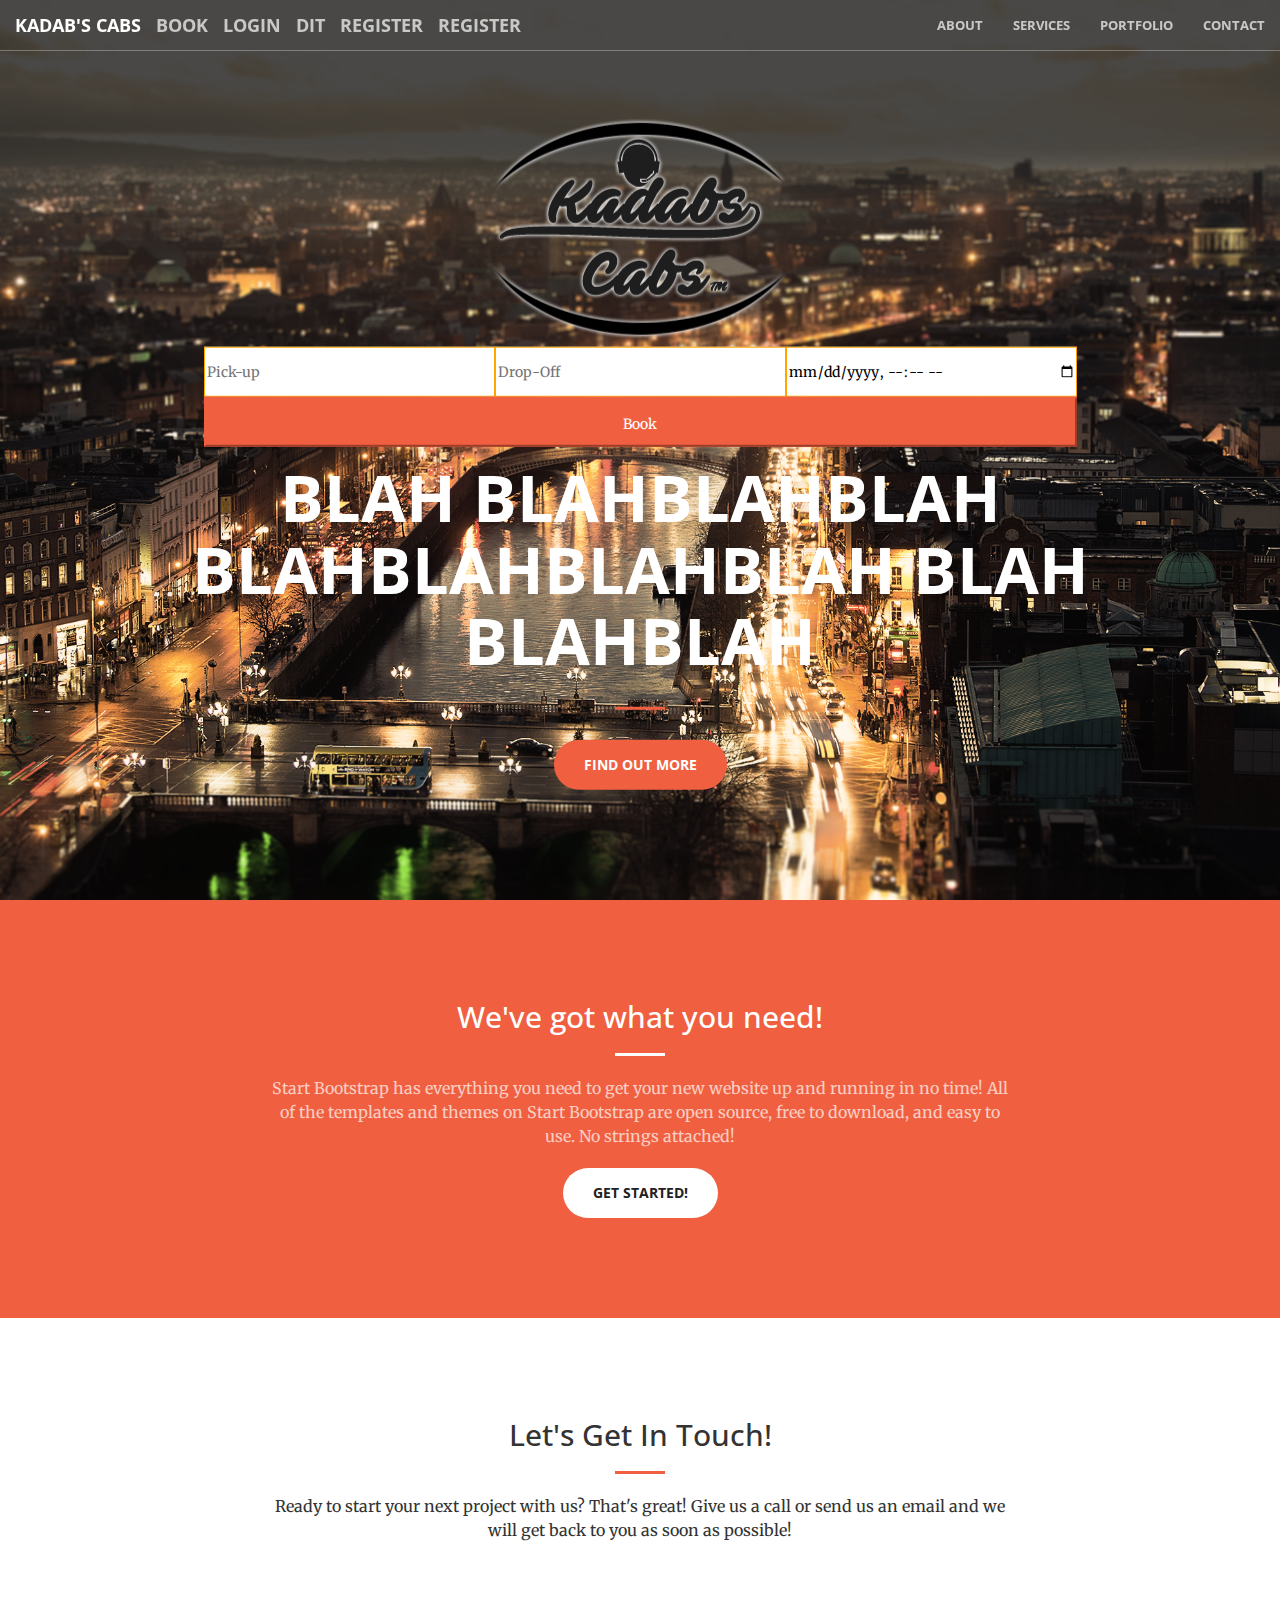
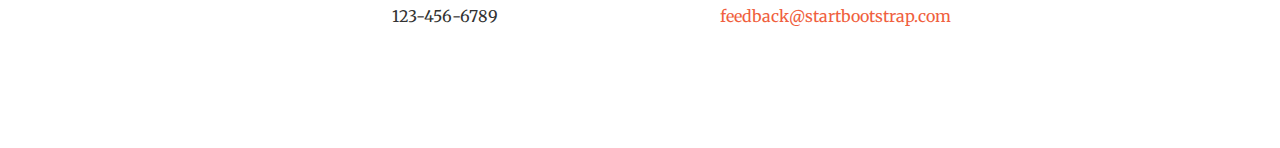
==== index.html @ 0b072155 "added index.html" ====
<!DOCTYPE html>
<html lang="en">

<head>

    <meta charset="utf-8">
    <meta http-equiv="X-UA-Compatible" content="IE=edge">
    <meta name="viewport" content="width=device-width, initial-scale=1">
    <meta name="description" content="">
    <meta name="author" content="">

    <title>Creative - Start Bootstrap Theme</title>

    <!-- Bootstrap Core CSS -->
    <link rel="stylesheet" href="css/bootstrap.min.css" type="text/css">

    <!-- Custom Fonts -->
    <link href='https://fonts.googleapis.com/css?family=Open+Sans:300italic,400italic,600italic,700italic,800italic,400,300,600,700,800' rel='stylesheet' type='text/css'>
    <link href='https://fonts.googleapis.com/css?family=Merriweather:400,300,300italic,400italic,700,700italic,900,900italic' rel='stylesheet' type='text/css'>
    <link rel="stylesheet" href="font-awesome/css/font-awesome.min.css" type="text/css">

    <!-- Plugin CSS -->
    <link rel="stylesheet" href="css/animate.min.css" type="text/css">

    <!-- Custom CSS -->
    <link rel="stylesheet" href="css/creative.css" type="text/css">

    <!-- HTML5 Shim and Respond.js IE8 support of HTML5 elements and media queries -->
    <!-- WARNING: Respond.js doesn't work if you view the page via file:// -->
    <!--[if lt IE 9]>
        <script src="https://oss.maxcdn.com/libs/html5shiv/3.7.0/html5shiv.js"></script>
        <script src="https://oss.maxcdn.com/libs/respond.js/1.4.2/respond.min.js"></script>
    <![endif]-->

</head>

<body id="page-top">

    <nav id="mainNav" class="navbar navbar-default navbar-fixed-top">
        <div class="container-fluid">
            <!-- Brand and toggle get grouped for better mobile display -->
            <div class="navbar-header">
                <button type="button" class="navbar-toggle collapsed" data-toggle="collapse" data-target="#bs-example-navbar-collapse-1">
                    <span class="sr-only"> Toggle navigation</span>
                    <span class="icon-bar"></span>
                    <span class="icon-bar"></span>
                    <span class="icon-bar"></span>
                </button>
                <a class="navbar-brand page-scroll" href="#page-top">Kadab's Cabs</a>
                <a class="navbar-brand" href="#">Book</a>
                <a class="navbar-brand" href="login.php">Login</a>
                <a class="navbar-brand" href="#">DIT</a>
                <a class="navbar-brand" href="CustomerRegister.php">Register</a>
                <a class="navbar-brand" href="#">Register</a>

            </div>

            <!-- Collect the nav links, forms, and other content for toggling -->
            <div class="collapse navbar-collapse" id="bs-example-navbar-collapse-1">
                <ul class="nav navbar-nav navbar-right">
                    <li>
                        <a class="page-scroll" href="about.php">About</a>
                    </li>
                    <li>
                        <a class="page-scroll" href="#services">Services</a>
                    </li>
                    <li>
                        <a class="page-scroll" href="#portfolio">Portfolio</a>
                    </li>
                    <li>
                        <a class="page-scroll" href="#contact.php">Contact</a>
                    </li>
                </ul>
            </div>
            <!-- /.navbar-collapse -->
        </div>
        <!-- /.container-fluid -->
    </nav>

    <header>
        <div class="header-content">
			<img border="0" alt="Kadab"  src="img/icon.png">
            <div class="header-content-inner">
			
				<form role="form" class="container-fluid">
					<div class="form-group">
					<div class="controls controls-row row-fluid">
						<input type="text" class="Formsize" placeholder="Pick-up" /><input type="text" class="Formsize" placeholder="Drop-Off" /><input type="datetime-local" class="Formsize" placeholder="Date" /><button href="#about" class="Btnsize btn-primary btn-xl">Book</button>
					</div>
					</div>
				</form>
				
                <h1>Blah BlahBlahBlah BlahBlahBlahBlah Blah BlahBlah</h1>
                <hr>
                <a href="#about" class="btn btn-primary btn-xl page-scroll">Find Out More</a>
            </div>
        </div>
    </header>

    <section class="bg-primary" id="about">
        <div class="container">
            <div class="row">
                <div class="col-lg-8 col-lg-offset-2 text-center">
                    <h2 class="section-heading">We've got what you need!</h2>
                    <hr class="light">
                    <p class="text-faded">Start Bootstrap has everything you need to get your new website up and running in no time! All of the templates and themes on Start Bootstrap are open source, free to download, and easy to use. No strings attached!</p>
                    <a href="#services" class="page-scroll btn btn-default btn-xl">Get Started!</a>
                </div>
            </div>
        </div>
    </section>

    <section id="contact">
        <div class="container">
            <div class="row">
                <div class="col-lg-8 col-lg-offset-2 text-center">
                    <h2 class="section-heading">Let's Get In Touch!</h2>
                    <hr class="primary">
                    <p>Ready to start your next project with us? That's great! Give us a call or send us an email and we will get back to you as soon as possible!</p>
                </div>
                <div class="col-lg-4 col-lg-offset-2 text-center">
                    <i class="fa fa-phone fa-3x wow bounceIn"></i>
                    <p>123-456-6789</p>
                </div>
                <div class="col-lg-4 text-center">
                    <i class="fa fa-envelope-o fa-3x wow bounceIn" data-wow-delay=".1s"></i>
                    <p><a href="mailto:your-email@your-domain.com">feedback@startbootstrap.com</a></p>
                </div>
            </div>
        </div>
    </section>

    <!-- jQuery -->
    <script src="js/jquery.js"></script>

    <!-- Bootstrap Core JavaScript -->
    <script src="js/bootstrap.min.js"></script>

    <!-- Plugin JavaScript -->
    <script src="js/jquery.easing.min.js"></script>
    <script src="js/jquery.fittext.js"></script>
    <script src="js/wow.min.js"></script>

    <!-- Custom Theme JavaScript -->
    <script src="js/creative.js"></script>

</body>

</html>
---- css/creative.css ----
/*!
 * Creative v1.0.3 (http://startbootstrap.com/template-overviews/creative)
 * Copyright 2013-2016 Start Bootstrap
 * Licensed under MIT (https://github.com/BlackrockDigital/startbootstrap/blob/gh-pages/LICENSE)
 */

html,
body {
  height: 100%;
  width: 100%;
}
body {
  font-family: 'Merriweather', 'Helvetica Neue', Arial, sans-serif;
}
hr {
  border-color: #f05f40;
  border-width: 3px;
  max-width: 50px;
}
hr.light {
  border-color: white;
}
a {
  -webkit-transition: all 0.35s;
  -moz-transition: all 0.35s;
  transition: all 0.35s;
  color: #f05f40;
}
a:hover,
a:focus {
  color: #eb3812;
}
h1,
h2,
h3,
h4,
h5,
h6 {
  font-family: 'Open Sans', 'Helvetica Neue', Arial, sans-serif;
}
p {
  font-size: 16px;
  line-height: 1.5;
  margin-bottom: 20px;
}
.bg-primary {
  background-color: #f05f40;
}
.bg-dark {
  background-color: #222222;
  color: white;
}
.text-faded {
  color: rgba(255, 255, 255, 0.7);
}
section {
  padding: 100px 0;
}
aside {
  padding: 50px 0;
}
.no-padding {
  padding: 0;
}
.navbar-default {
  background-color: white;
  border-color: rgba(34, 34, 34, 0.05);
  font-family: 'Open Sans', 'Helvetica Neue', Arial, sans-serif;
  -webkit-transition: all 0.35s;
  -moz-transition: all 0.35s;
  transition: all 0.35s;
}
.navbar-default .navbar-header .navbar-brand {
  color: #f05f40;
  font-family: 'Open Sans', 'Helvetica Neue', Arial, sans-serif;
  font-weight: 700;
  text-transform: uppercase;
}
.navbar-default .navbar-header .navbar-brand:hover,
.navbar-default .navbar-header .navbar-brand:focus {
  color: #eb3812;
}
.navbar-default .nav > li > a,
.navbar-default .nav > li > a:focus {
  text-transform: uppercase;
  font-weight: 700;
  font-size: 13px;
  color: #222222;
}
.navbar-default .nav > li > a:hover,
.navbar-default .nav > li > a:focus:hover {
  color: #f05f40;
}
.navbar-default .nav > li.active > a,
.navbar-default .nav > li.active > a:focus {
  color: #f05f40 !important;
  background-color: transparent;
}
.navbar-default .nav > li.active > a:hover,
.navbar-default .nav > li.active > a:focus:hover {
  background-color: transparent;
}
@media (min-width: 768px) {
  .navbar-default {
    background-color: transparent;
    border-color: rgba(255, 255, 255, 0.3);
  }
  .navbar-default .navbar-header .navbar-brand {
    color: rgba(255, 255, 255, 0.7);
  }
  .navbar-default .navbar-header .navbar-brand:hover,
  .navbar-default .navbar-header .navbar-brand:focus {
    color: white;
  }
  .navbar-default .nav > li > a,
  .navbar-default .nav > li > a:focus {
    color: rgba(255, 255, 255, 0.7);
  }
  .navbar-default .nav > li > a:hover,
  .navbar-default .nav > li > a:focus:hover {
    color: white;
  }
  .navbar-default.affix {
    background-color: white;
    border-color: rgba(34, 34, 34, 0.05);
  }
  .navbar-default.affix .navbar-header .navbar-brand {
    color: #f05f40;
    font-size: 14px;
  }
  .navbar-default.affix .navbar-header .navbar-brand:hover,
  .navbar-default.affix .navbar-header .navbar-brand:focus {
    color: #eb3812;
  }
  .navbar-default.affix .nav > li > a,
  .navbar-default.affix .nav > li > a:focus {
    color: #222222;
  }
  .navbar-default.affix .nav > li > a:hover,
  .navbar-default.affix .nav > li > a:focus:hover {
    color: #f05f40;
  }
}
header {
  position: relative;
  width: 100%;
  min-height: auto;
  -webkit-background-size: cover;
  -moz-background-size: cover;
  background-size: cover;
  -o-background-size: cover;
  background-position: center;
  background-image: url('../img/header.jpg');
  text-align: center;
  color: white;
}
header .header-content {
  position: relative;
  text-align: center;
  padding: 100px 15px 100px;
  width: 100%;
}
header .header-content .header-content-inner h1 {
  font-weight: 700;
  text-transform: uppercase;
  margin-top: 0;
  margin-bottom: 0;
}
header .header-content .header-content-inner hr {
  margin: 30px auto;
}
header .header-content .header-content-inner p {
  font-weight: 300;
  color: rgba(255, 255, 255, 0.7);
  font-size: 16px;
  margin-bottom: 50px;
}
@media (min-width: 768px) {
  header {
    min-height: 100%;
  }
  header .header-content {
    position: absolute;
    top: 50%;
    -webkit-transform: translateY(-50%);
    -ms-transform: translateY(-50%);
    transform: translateY(-50%);
    padding: 0 50px;
  }
  header .header-content .header-content-inner {
    max-width: 1000px;
    margin-left: auto;
    margin-right: auto;
  }
  header .header-content .header-content-inner p {
    font-size: 18px;
    max-width: 80%;
    margin-left: auto;
    margin-right: auto;
  }
}
.section-heading {
  margin-top: 0;
}
.service-box {
  max-width: 400px;
  margin: 50px auto 0;
}
@media (min-width: 992px) {
  .service-box {
    margin: 20px auto 0;
  }
}
.service-box p {
  margin-bottom: 0;
}
.portfolio-box {
  position: relative;
  display: block;
  max-width: 650px;
  margin: 0 auto;
}
.portfolio-box .portfolio-box-caption {
  color: white;
  opacity: 0;
  display: block;
  background: rgba(240, 95, 64, 0.9);
  position: absolute;
  bottom: 0;
  text-align: center;
  width: 100%;
  height: 100%;
  -webkit-transition: all 0.35s;
  -moz-transition: all 0.35s;
  transition: all 0.35s;
}
.portfolio-box .portfolio-box-caption .portfolio-box-caption-content {
  width: 100%;
  text-align: center;
  position: absolute;
  top: 50%;
  transform: translateY(-50%);
}
.portfolio-box .portfolio-box-caption .portfolio-box-caption-content .project-category,
.portfolio-box .portfolio-box-caption .portfolio-box-caption-content .project-name {
  font-family: 'Open Sans', 'Helvetica Neue', Arial, sans-serif;
  padding: 0 15px;
}
.portfolio-box .portfolio-box-caption .portfolio-box-caption-content .project-category {
  text-transform: uppercase;
  font-weight: 600;
  font-size: 14px;
}
.portfolio-box .portfolio-box-caption .portfolio-box-caption-content .project-name {
  font-size: 18px;
}
.portfolio-box:hover .portfolio-box-caption {
  opacity: 1;
}
@media (min-width: 768px) {
  .portfolio-box .portfolio-box-caption .portfolio-box-caption-content .project-category {
    font-size: 16px;
  }
  .portfolio-box .portfolio-box-caption .portfolio-box-caption-content .project-name {
    font-size: 22px;
  }
}
.call-to-action h2 {
  margin: 0 auto 20px;
}
.text-primary {
  color: #f05f40;
}
.no-gutter > [class*='col-'] {
  padding-right: 0;
  padding-left: 0;
}
.btn-default {
  color: #222222;
  background-color: #ffffff;
  border-color: #ffffff;
  -webkit-transition: all 0.35s;
  -moz-transition: all 0.35s;
  transition: all 0.35s;
}
.btn-default:hover,
.btn-default:focus,
.btn-default.focus,
.btn-default:active,
.btn-default.active,
.open > .dropdown-toggle.btn-default {
  color: #222222;
  background-color: #f2f2f2;
  border-color: #ededed;
}
.btn-default:active,
.btn-default.active,
.open > .dropdown-toggle.btn-default {
  background-image: none;
}
.btn-default.disabled,
.btn-default[disabled],
fieldset[disabled] .btn-default,
.btn-default.disabled:hover,
.btn-default[disabled]:hover,
fieldset[disabled] .btn-default:hover,
.btn-default.disabled:focus,
.btn-default[disabled]:focus,
fieldset[disabled] .btn-default:focus,
.btn-default.disabled.focus,
.btn-default[disabled].focus,
fieldset[disabled] .btn-default.focus,
.btn-default.disabled:active,
.btn-default[disabled]:active,
fieldset[disabled] .btn-default:active,
.btn-default.disabled.active,
.btn-default[disabled].active,
fieldset[disabled] .btn-default.active {
  background-color: #ffffff;
  border-color: #ffffff;
}
.btn-default .badge {
  color: #ffffff;
  background-color: #222222;
}
.btn-primary {
  color: #ffffff;
  background-color: #f05f40;
  border-color: #f05f40;
  -webkit-transition: all 0.35s;
  -moz-transition: all 0.35s;
  transition: all 0.35s;
}
.btn-primary:hover,
.btn-primary:focus,
.btn-primary.focus,
.btn-primary:active,
.btn-primary.active,
.open > .dropdown-toggle.btn-primary {
  color: #ffffff;
  background-color: #ee4b28;
  border-color: #ed431f;
}
.btn-primary:active,
.btn-primary.active,
.open > .dropdown-toggle.btn-primary {
  background-image: none;
}
.btn-primary.disabled,
.btn-primary[disabled],
fieldset[disabled] .btn-primary,
.btn-primary.disabled:hover,
.btn-primary[disabled]:hover,
fieldset[disabled] .btn-primary:hover,
.btn-primary.disabled:focus,
.btn-primary[disabled]:focus,
fieldset[disabled] .btn-primary:focus,
.btn-primary.disabled.focus,
.btn-primary[disabled].focus,
fieldset[disabled] .btn-primary.focus,
.btn-primary.disabled:active,
.btn-primary[disabled]:active,
fieldset[disabled] .btn-primary:active,
.btn-primary.disabled.active,
.btn-primary[disabled].active,
fieldset[disabled] .btn-primary.active {
  background-color: #f05f40;
  border-color: #f05f40;
}
.btn-primary .badge {
  color: #f05f40;
  background-color: #ffffff;
}
.btn {
  font-family: 'Open Sans', 'Helvetica Neue', Arial, sans-serif;
  border: none;
  border-radius: 300px;
  font-weight: 700;
  text-transform: uppercase;
}
.btn-xl {
  padding: 15px 30px;
}
::-moz-selection {
  color: white;
  text-shadow: none;
  background: #222222;
}
::selection {
  color: white;
  text-shadow: none;
  background: #222222;
}
img::selection {
  color: white;
  background: transparent;
}
img::-moz-selection {
  color: white;
  background: transparent;
}
body {
  webkit-tap-highlight-color: #222222;
}
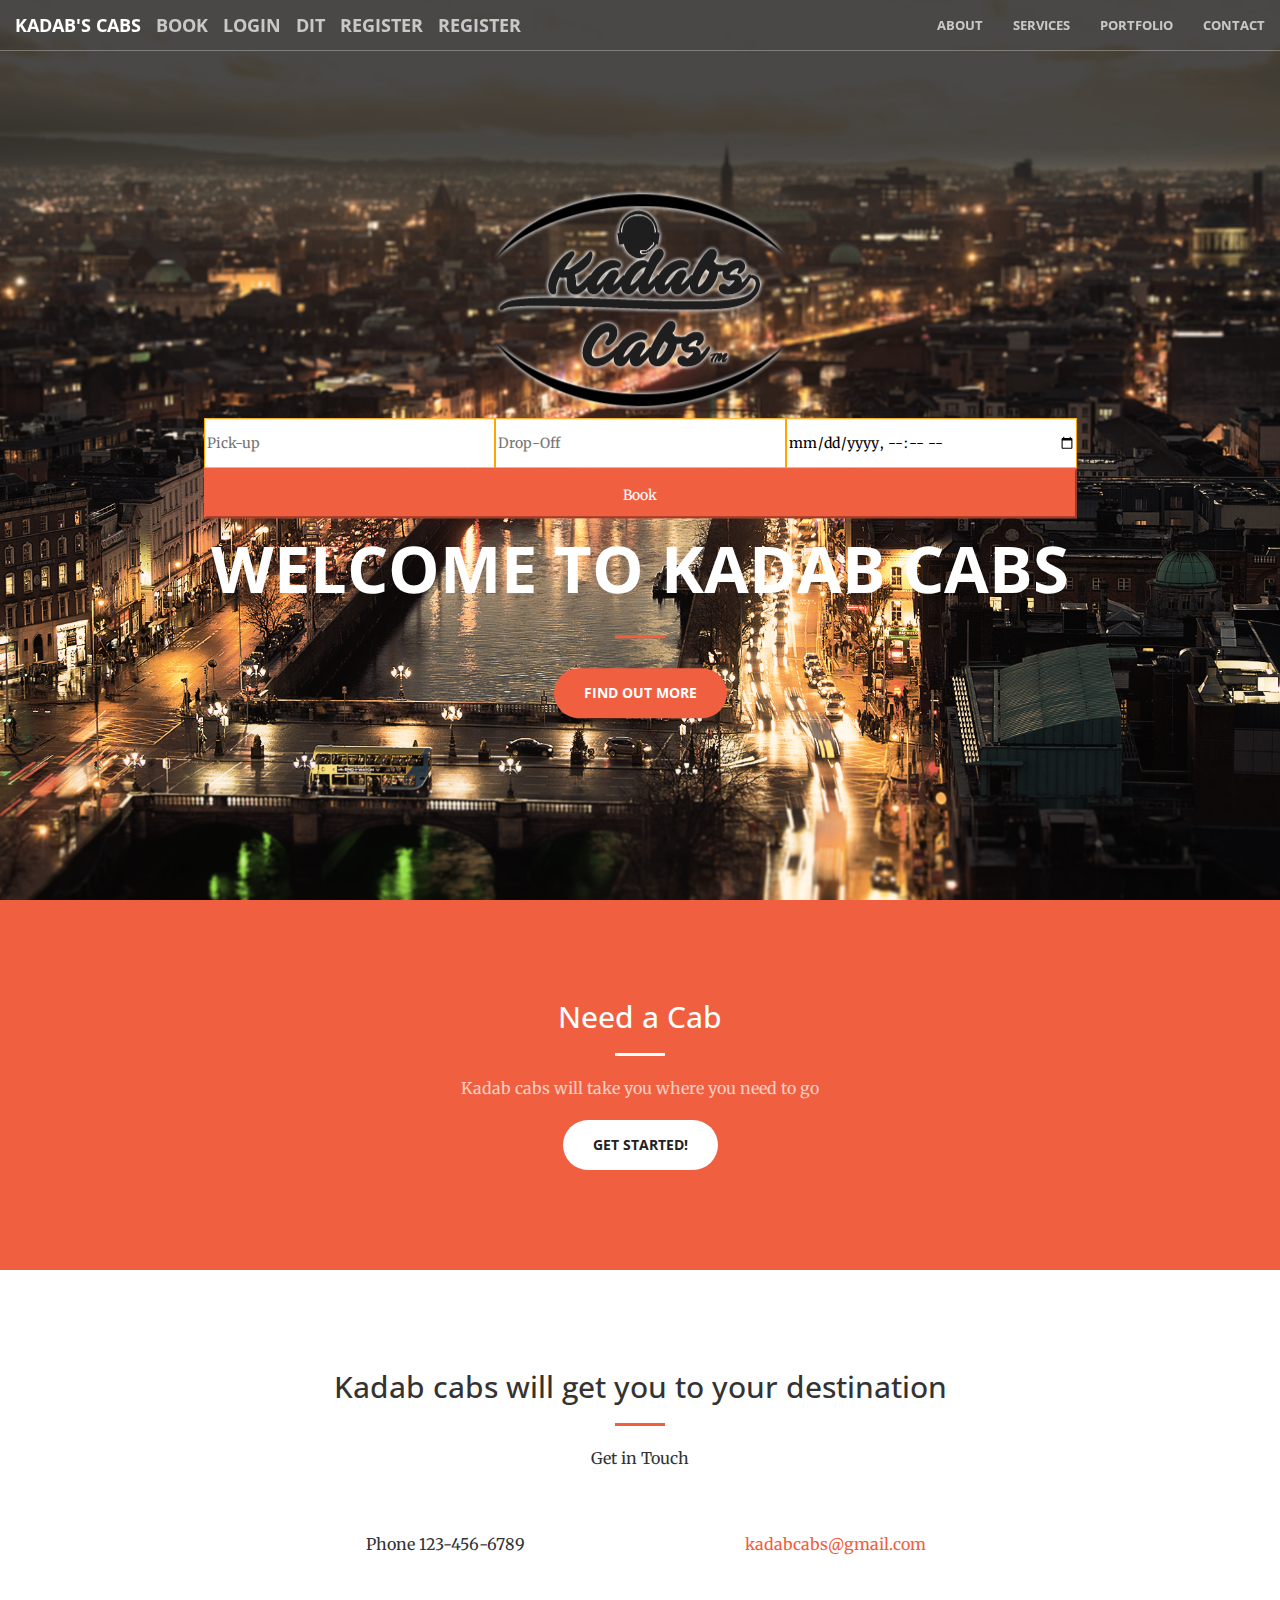
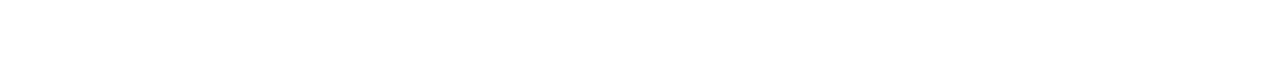
==== commit ba24be49: "Update index.html" ====
--- a/index.html
+++ b/index.html
@@ -77,7 +77,7 @@
         <!-- /.container-fluid -->
     </nav>
 
-    <header>
+    <header class="index-bg">
         <div class="header-content">
 			<img border="0" alt="Kadab"  src="img/icon.png">
             <div class="header-content-inner">
@@ -90,7 +90,7 @@
 					</div>
 				</form>
 				
-                <h1>Blah BlahBlahBlah BlahBlahBlahBlah Blah BlahBlah</h1>
+                <h1>Welcome to Kadab Cabs</h1>
                 <hr>
                 <a href="#about" class="btn btn-primary btn-xl page-scroll">Find Out More</a>
             </div>
@@ -101,9 +101,9 @@
         <div class="container">
             <div class="row">
                 <div class="col-lg-8 col-lg-offset-2 text-center">
-                    <h2 class="section-heading">We've got what you need!</h2>
+                    <h2 class="section-heading">Need a Cab</h2>
                     <hr class="light">
-                    <p class="text-faded">Start Bootstrap has everything you need to get your new website up and running in no time! All of the templates and themes on Start Bootstrap are open source, free to download, and easy to use. No strings attached!</p>
+                    <p class="text-faded">Kadab cabs will take you where you need to go</p>
                     <a href="#services" class="page-scroll btn btn-default btn-xl">Get Started!</a>
                 </div>
             </div>
@@ -114,17 +114,17 @@
         <div class="container">
             <div class="row">
                 <div class="col-lg-8 col-lg-offset-2 text-center">
-                    <h2 class="section-heading">Let's Get In Touch!</h2>
+                    <h2 class="section-heading">Kadab cabs will get you to your destination </h2>
                     <hr class="primary">
-                    <p>Ready to start your next project with us? That's great! Give us a call or send us an email and we will get back to you as soon as possible!</p>
+                    <p>Get in Touch</p>
                 </div>
                 <div class="col-lg-4 col-lg-offset-2 text-center">
                     <i class="fa fa-phone fa-3x wow bounceIn"></i>
-                    <p>123-456-6789</p>
+                    <p>Phone 123-456-6789</p>
                 </div>
                 <div class="col-lg-4 text-center">
                     <i class="fa fa-envelope-o fa-3x wow bounceIn" data-wow-delay=".1s"></i>
-                    <p><a href="mailto:your-email@your-domain.com">feedback@startbootstrap.com</a></p>
+                    <p><a href="mailto:your-email@your-domain.com">kadabcabs@gmail.com</a></p>
                 </div>
             </div>
         </div>
--- a/css/creative.css
+++ b/css/creative.css
@@ -150,10 +150,10 @@
   background-size: cover;
   -o-background-size: cover;
   background-position: center;
-  background-image: url('../img/header.jpg');
   text-align: center;
   color: white;
 }
+
 header .header-content {
   position: relative;
   text-align: center;
@@ -199,6 +199,44 @@
     margin-right: auto;
   }
 }
+.index-bg {
+background: url('../img/header.jpg');
+  position: relative;
+  width: 100%;
+  background-position: center;
+   -webkit-background-size: cover;
+  -moz-background-size: cover;
+  background-size: cover;
+  -o-background-size: cover;
+
+}
+.login-bg {
+background: url('../img/header1.png');
+  position: relative;
+  width: 100%;
+  background-position: center;
+   -webkit-background-size: cover;
+  -moz-background-size: cover;
+  background-size: cover;
+  -o-background-size: cover;
+
+}
+
+.header-content-inner_2 {
+    max-width: 500px;
+    margin-left: auto;
+    margin-right: auto;
+	border-radius: 25px;
+	/*background-color: #f05f40;*/
+	background-color:rgba(240, 95, 64, 0.7);
+	
+  }
+.content-inner-holder {
+    max-width: 350px;
+    margin-left: auto;
+    margin-right: auto;
+
+ }
 .section-heading {
   margin-top: 0;
 }
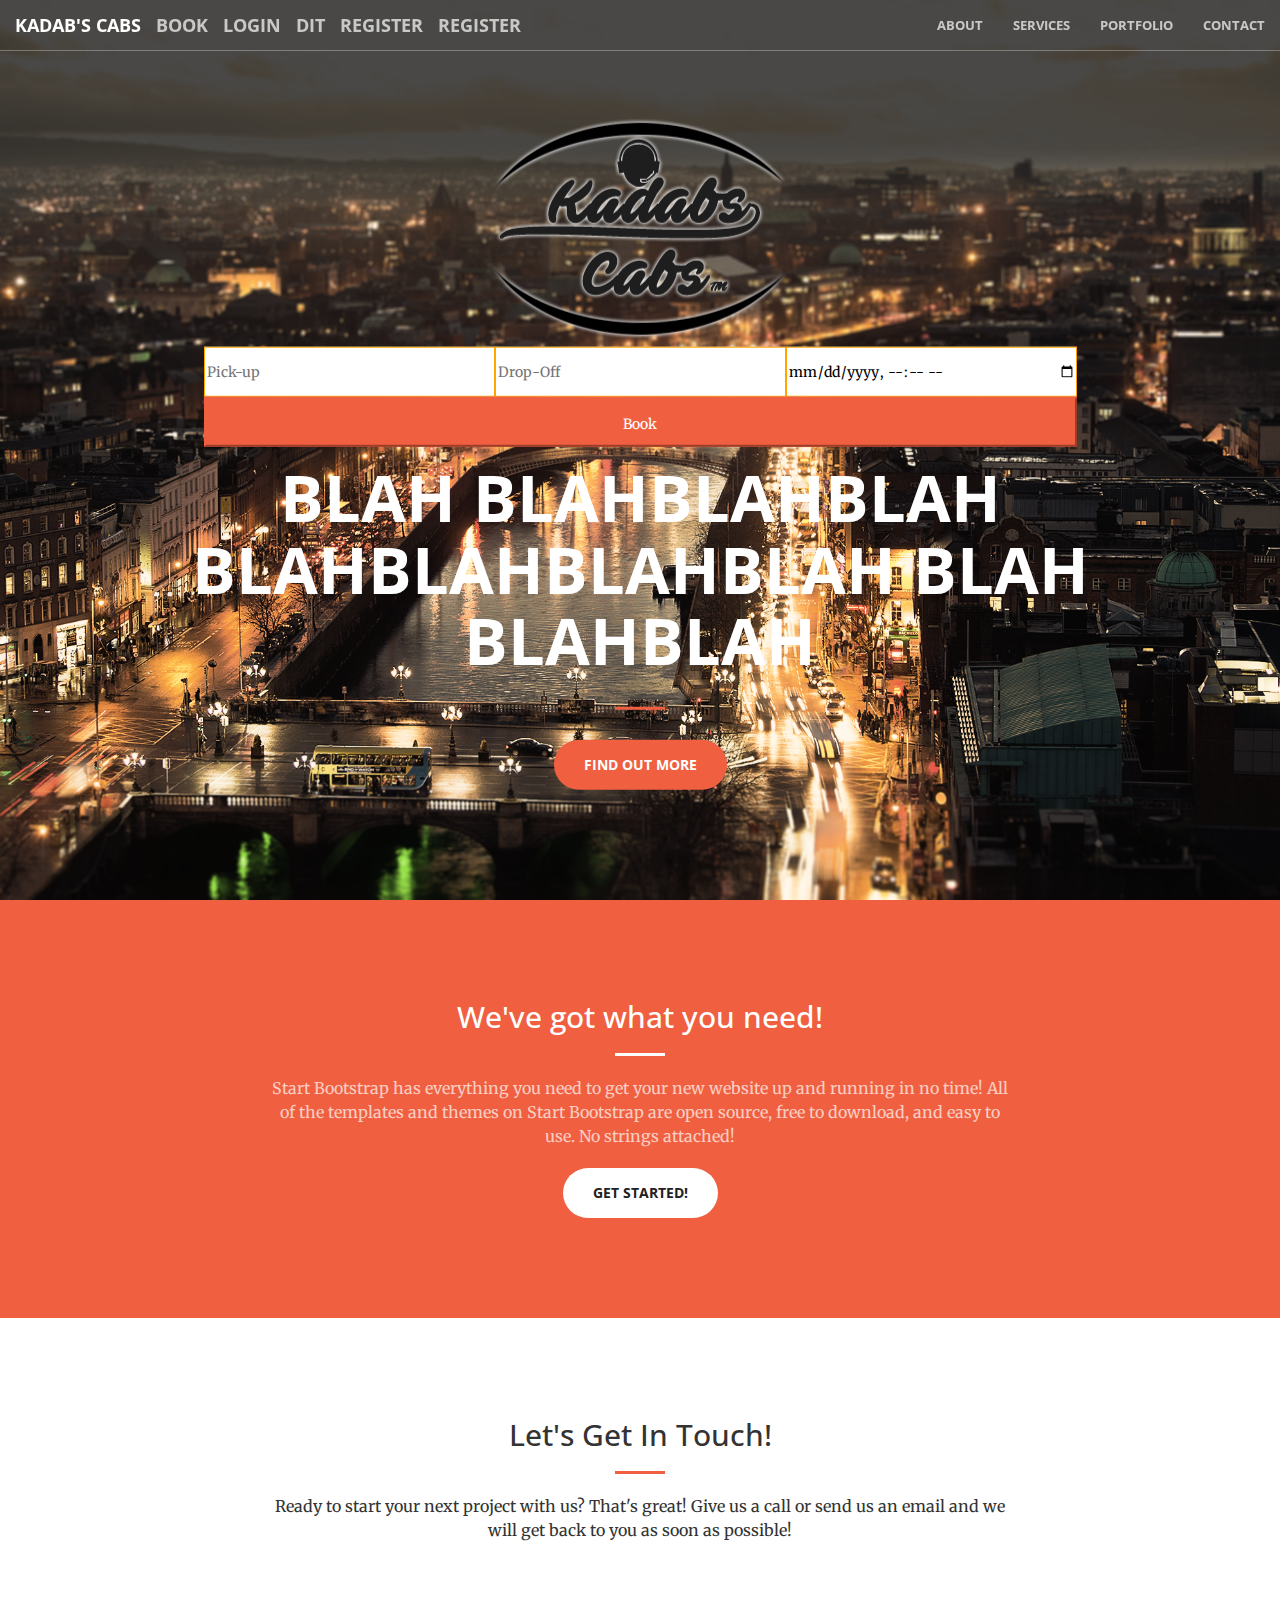
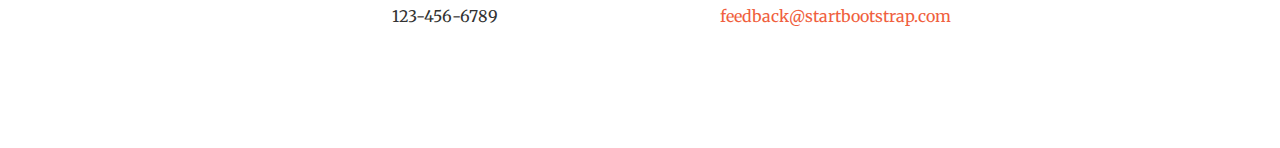
==== commit 95524bf9: "bla" ====
--- a/index.html
+++ b/index.html
@@ -47,7 +47,7 @@
                     <span class="icon-bar"></span>
                 </button>
                 <a class="navbar-brand page-scroll" href="#page-top">Kadab's Cabs</a>
-                <a class="navbar-brand" href="#">Book</a>
+                <a class="navbar-brand" href="book.html">Book</a>
                 <a class="navbar-brand" href="login.php">Login</a>
                 <a class="navbar-brand" href="#">DIT</a>
                 <a class="navbar-brand" href="CustomerRegister.php">Register</a>
@@ -90,7 +90,7 @@
 					</div>
 				</form>
 				
-                <h1>Welcome to Kadab Cabs</h1>
+                <h1>Blah BlahBlahBlah BlahBlahBlahBlah Blah BlahBlah</h1>
                 <hr>
                 <a href="#about" class="btn btn-primary btn-xl page-scroll">Find Out More</a>
             </div>
@@ -101,9 +101,9 @@
         <div class="container">
             <div class="row">
                 <div class="col-lg-8 col-lg-offset-2 text-center">
-                    <h2 class="section-heading">Need a Cab</h2>
+                    <h2 class="section-heading">We've got what you need!</h2>
                     <hr class="light">
-                    <p class="text-faded">Kadab cabs will take you where you need to go</p>
+                    <p class="text-faded">Start Bootstrap has everything you need to get your new website up and running in no time! All of the templates and themes on Start Bootstrap are open source, free to download, and easy to use. No strings attached!</p>
                     <a href="#services" class="page-scroll btn btn-default btn-xl">Get Started!</a>
                 </div>
             </div>
@@ -114,17 +114,17 @@
         <div class="container">
             <div class="row">
                 <div class="col-lg-8 col-lg-offset-2 text-center">
-                    <h2 class="section-heading">Kadab cabs will get you to your destination </h2>
+                    <h2 class="section-heading">Let's Get In Touch!</h2>
                     <hr class="primary">
-                    <p>Get in Touch</p>
+                    <p>Ready to start your next project with us? That's great! Give us a call or send us an email and we will get back to you as soon as possible!</p>
                 </div>
                 <div class="col-lg-4 col-lg-offset-2 text-center">
                     <i class="fa fa-phone fa-3x wow bounceIn"></i>
-                    <p>Phone 123-456-6789</p>
+                    <p>123-456-6789</p>
                 </div>
                 <div class="col-lg-4 text-center">
                     <i class="fa fa-envelope-o fa-3x wow bounceIn" data-wow-delay=".1s"></i>
-                    <p><a href="mailto:your-email@your-domain.com">kadabcabs@gmail.com</a></p>
+                    <p><a href="mailto:your-email@your-domain.com">feedback@startbootstrap.com</a></p>
                 </div>
             </div>
         </div>
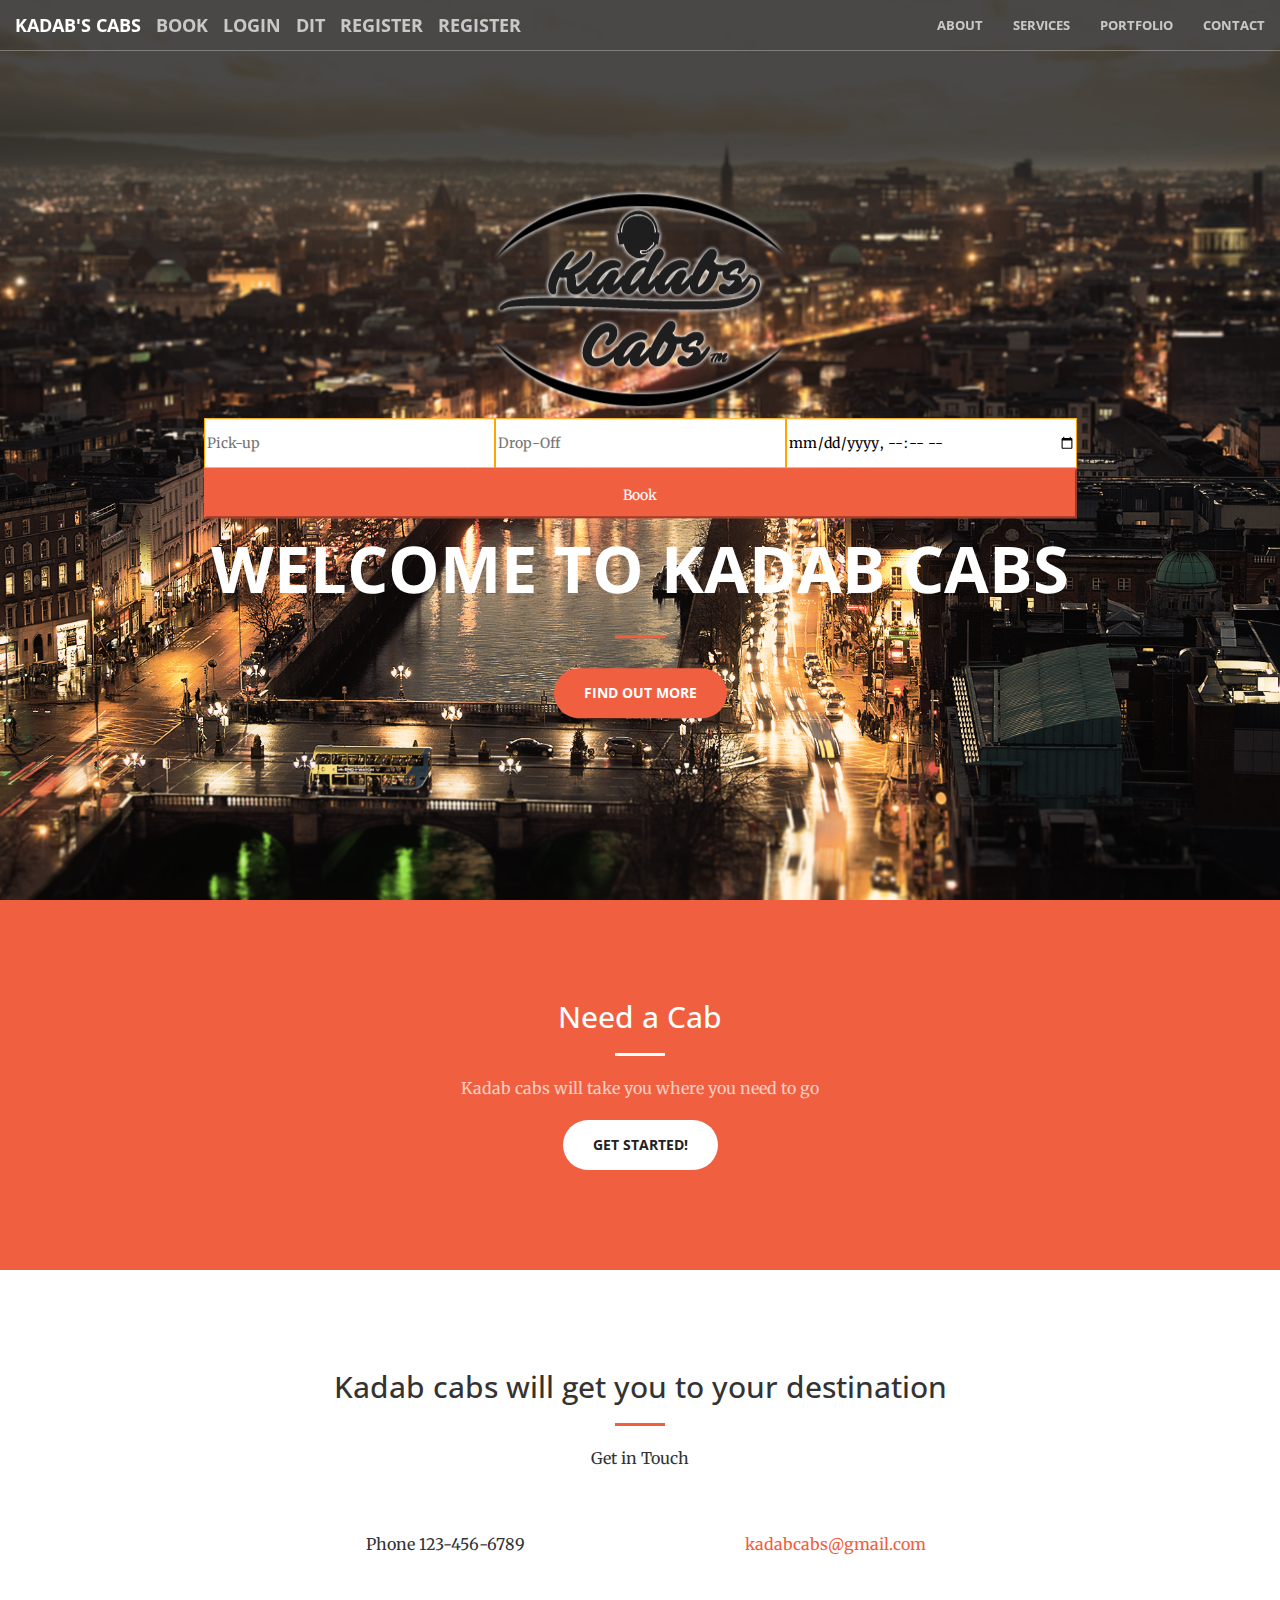
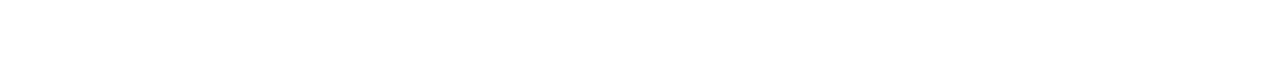
==== commit 9f48142c: "Merge branch 'master' of github.com:AbdulHK/TaxiDispatch" ====
--- a/index.html
+++ b/index.html
@@ -90,7 +90,7 @@
 					</div>
 				</form>
 				
-                <h1>Blah BlahBlahBlah BlahBlahBlahBlah Blah BlahBlah</h1>
+                <h1>Welcome to Kadab Cabs</h1>
                 <hr>
                 <a href="#about" class="btn btn-primary btn-xl page-scroll">Find Out More</a>
             </div>
@@ -101,9 +101,9 @@
         <div class="container">
             <div class="row">
                 <div class="col-lg-8 col-lg-offset-2 text-center">
-                    <h2 class="section-heading">We've got what you need!</h2>
+                    <h2 class="section-heading">Need a Cab</h2>
                     <hr class="light">
-                    <p class="text-faded">Start Bootstrap has everything you need to get your new website up and running in no time! All of the templates and themes on Start Bootstrap are open source, free to download, and easy to use. No strings attached!</p>
+                    <p class="text-faded">Kadab cabs will take you where you need to go</p>
                     <a href="#services" class="page-scroll btn btn-default btn-xl">Get Started!</a>
                 </div>
             </div>
@@ -114,17 +114,17 @@
         <div class="container">
             <div class="row">
                 <div class="col-lg-8 col-lg-offset-2 text-center">
-                    <h2 class="section-heading">Let's Get In Touch!</h2>
+                    <h2 class="section-heading">Kadab cabs will get you to your destination </h2>
                     <hr class="primary">
-                    <p>Ready to start your next project with us? That's great! Give us a call or send us an email and we will get back to you as soon as possible!</p>
+                    <p>Get in Touch</p>
                 </div>
                 <div class="col-lg-4 col-lg-offset-2 text-center">
                     <i class="fa fa-phone fa-3x wow bounceIn"></i>
-                    <p>123-456-6789</p>
+                    <p>Phone 123-456-6789</p>
                 </div>
                 <div class="col-lg-4 text-center">
                     <i class="fa fa-envelope-o fa-3x wow bounceIn" data-wow-delay=".1s"></i>
-                    <p><a href="mailto:your-email@your-domain.com">feedback@startbootstrap.com</a></p>
+                    <p><a href="mailto:your-email@your-domain.com">kadabcabs@gmail.com</a></p>
                 </div>
             </div>
         </div>
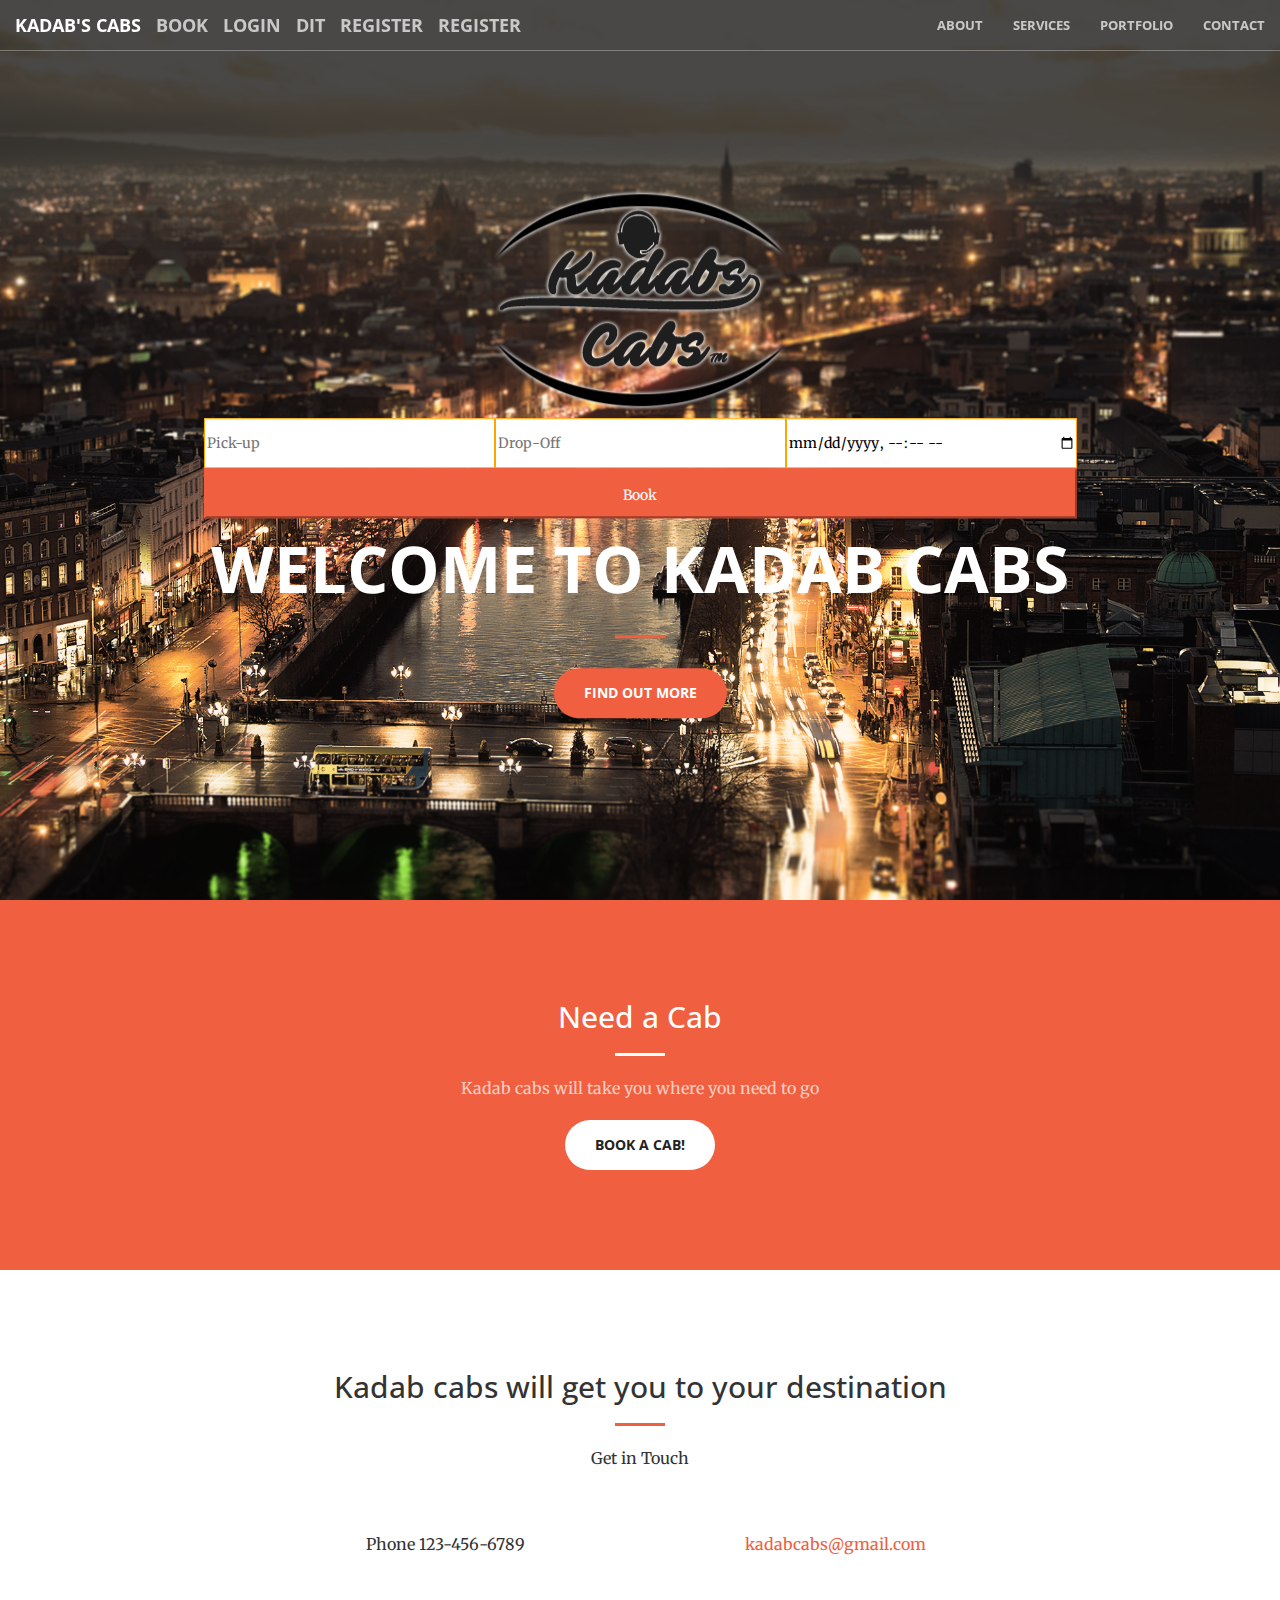
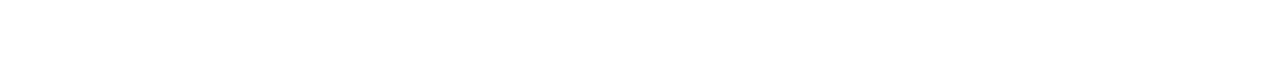
==== commit 6b344f55: "added some links" ====
--- a/index.html
+++ b/index.html
@@ -104,7 +104,7 @@
                     <h2 class="section-heading">Need a Cab</h2>
                     <hr class="light">
                     <p class="text-faded">Kadab cabs will take you where you need to go</p>
-                    <a href="#services" class="page-scroll btn btn-default btn-xl">Get Started!</a>
+                    <a href="book.html" class="page-scroll btn btn-default btn-xl">Book a Cab!</a>
                 </div>
             </div>
         </div>
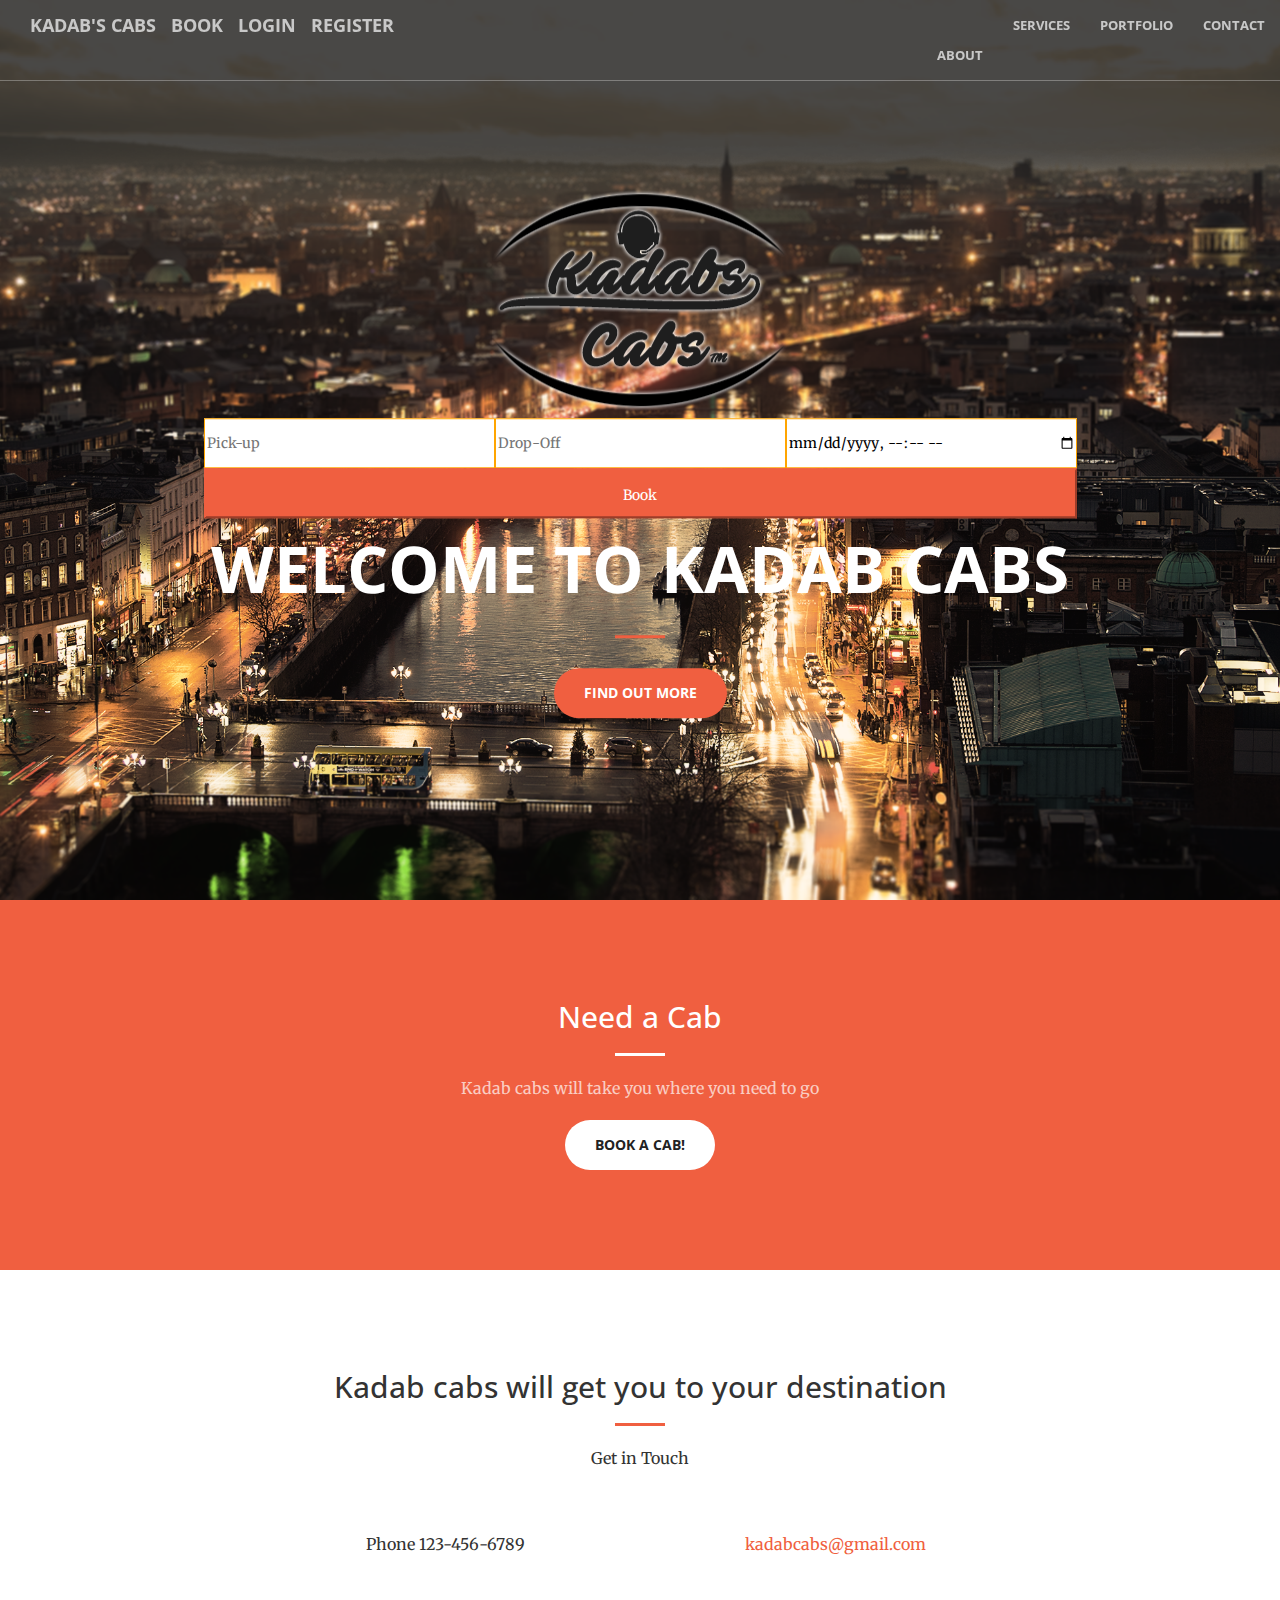
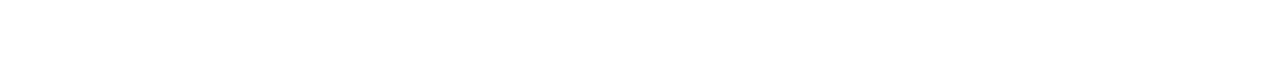
==== commit 9948831f: "Update index.html" ====
--- a/index.html
+++ b/index.html
@@ -46,13 +46,14 @@
                     <span class="icon-bar"></span>
                     <span class="icon-bar"></span>
                 </button>
-                <a class="navbar-brand page-scroll" href="#page-top">Kadab's Cabs</a>
+                <a class="navbar-brand page-scroll" href="#page-top"></a>
+                <a class="navbar-brand" href="index.html">Kadab's Cabs</a>
                 <a class="navbar-brand" href="book.html">Book</a>
+                <A href="Book.html"</A>
                 <a class="navbar-brand" href="login.php">Login</a>
-                <a class="navbar-brand" href="#">DIT</a>
-                <a class="navbar-brand" href="CustomerRegister.php">Register</a>
-                <a class="navbar-brand" href="#">Register</a>
-
+                <A href="Login.html"</A> 
+               <a class="navbar-brand" href="register.html">Register</a>
+		<A href="Register.html"</A>
             </div>
 
             <!-- Collect the nav links, forms, and other content for toggling -->
